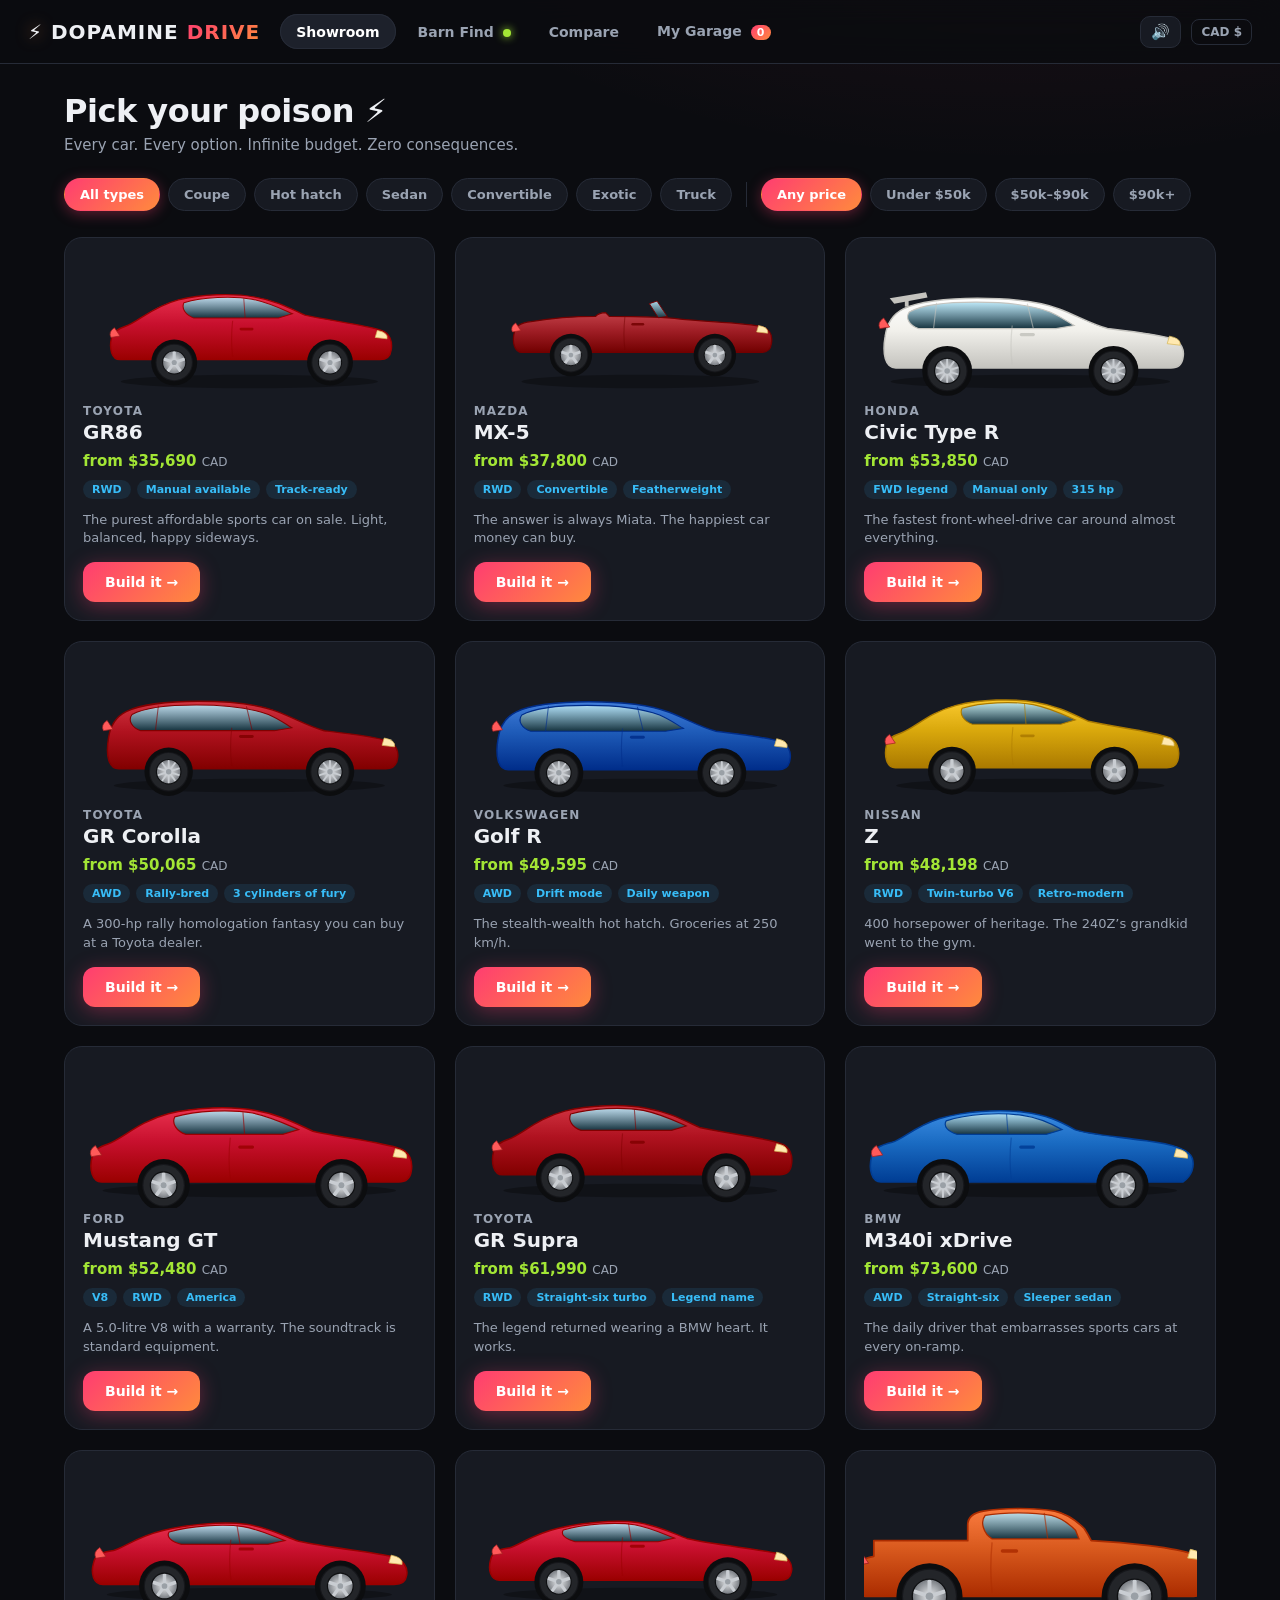
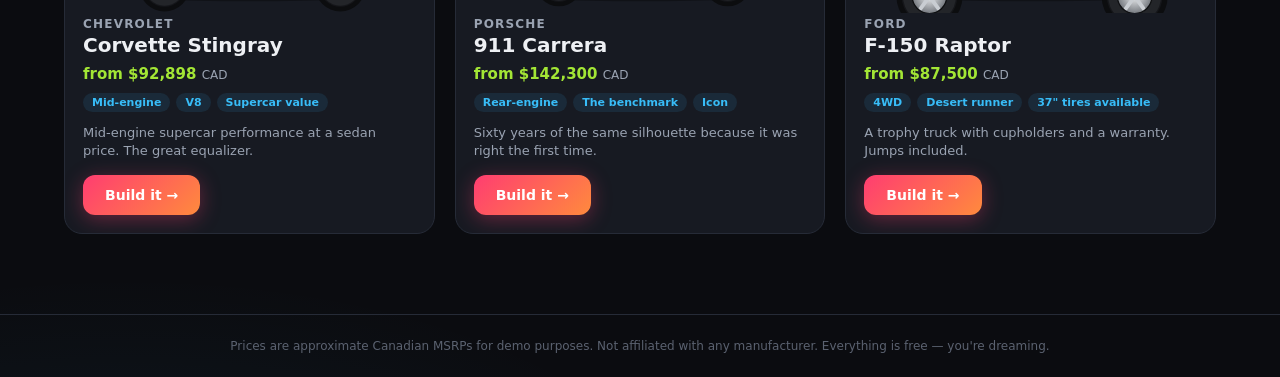
==== index.html @ 4841afbc "v1: Dopamine Drive — car configurator dopamine site Showroom (12 cars, CAD pricing, body/price filte" ====
<!DOCTYPE html>
<html lang="en">
<head>
<meta charset="UTF-8">
<meta name="viewport" content="width=device-width, initial-scale=1.0">
<title>Dopamine Drive — Build Your Dream Garage</title>
<link rel="stylesheet" href="styles.css">
</head>
<body>
<canvas id="confetti"></canvas>

<header class="topbar">
  <div class="logo" data-view="showroom" role="button">
    <span class="logo-bolt">⚡</span> DOPAMINE <span class="logo-accent">DRIVE</span>
  </div>
  <nav class="nav">
    <button class="nav-btn active" data-view="showroom">Showroom</button>
    <button class="nav-btn" data-view="barn">Barn Find <span class="barn-dot" id="barn-dot"></span></button>
    <button class="nav-btn" data-view="compare">Compare</button>
    <button class="nav-btn" data-view="garage">My Garage <span class="pill" id="garage-count">0</span></button>
  </nav>
  <div class="topbar-right">
    <button class="mute-btn" id="mute-btn" title="Toggle sound">🔊</button>
    <span class="currency-badge">CAD $</span>
  </div>
</header>

<main id="main"></main>

<footer class="footer">
  Prices are approximate Canadian MSRPs for demo purposes. Not affiliated with any manufacturer. Everything is free — you're dreaming.
</footer>

<div class="modal-backdrop" id="modal-backdrop">
  <div class="modal" id="modal"></div>
</div>

<script src="data.js"></script>
<script src="art.js"></script>
<script src="app.js"></script>
</body>
</html>
---- styles.css ----
/* ============================================================
   DOPAMINE DRIVE — styles
   Dark, glowy, juicy. Every interaction should feel like candy.
   ============================================================ */

:root {
  --bg: #0b0c10;
  --bg2: #12141a;
  --card: #171a22;
  --card2: #1d212b;
  --line: #262b37;
  --text: #eef0f4;
  --muted: #9aa3b2;
  --hot: #ff3d71;
  --hot2: #ff8a3d;
  --cool: #38bdf8;
  --lime: #a3e635;
  --gold: #fbbf24;
  --grad: linear-gradient(135deg, #ff3d71, #ff8a3d);
  --grad-cool: linear-gradient(135deg, #38bdf8, #a78bfa);
  --radius: 18px;
  --shadow: 0 10px 40px rgba(0, 0, 0, 0.45);
  --spring: cubic-bezier(0.34, 1.56, 0.64, 1);
}

* { margin: 0; padding: 0; box-sizing: border-box; }

html { scroll-behavior: smooth; }

body {
  background:
    radial-gradient(1200px 600px at 80% -10%, rgba(255, 61, 113, 0.10), transparent 60%),
    radial-gradient(1000px 500px at 10% 110%, rgba(56, 189, 248, 0.08), transparent 60%),
    var(--bg);
  color: var(--text);
  font-family: 'Segoe UI', system-ui, -apple-system, sans-serif;
  min-height: 100vh;
}

#confetti {
  position: fixed; inset: 0; pointer-events: none; z-index: 999;
}

/* ---------- top bar ---------- */
.topbar {
  position: sticky; top: 0; z-index: 100;
  display: flex; align-items: center; gap: 20px;
  padding: 14px 28px;
  background: rgba(11, 12, 16, 0.85);
  backdrop-filter: blur(14px);
  border-bottom: 1px solid var(--line);
}
.logo {
  font-size: 20px; font-weight: 900; letter-spacing: 1px; cursor: pointer;
  user-select: none; white-space: nowrap;
}
.logo-accent {
  background: var(--grad);
  -webkit-background-clip: text; background-clip: text; color: transparent;
}
.logo-bolt { filter: drop-shadow(0 0 8px rgba(255, 138, 61, 0.8)); }

.nav { display: flex; gap: 6px; flex: 1; }
.nav-btn {
  background: none; border: none; color: var(--muted);
  font-size: 14px; font-weight: 600; padding: 9px 16px; border-radius: 999px;
  cursor: pointer; transition: all 0.2s var(--spring); position: relative;
  font-family: inherit;
}
.nav-btn:hover { color: var(--text); transform: translateY(-1px); }
.nav-btn.active { color: #fff; background: var(--card2); box-shadow: inset 0 0 0 1px var(--line); }

.pill {
  display: inline-block; min-width: 20px; text-align: center;
  background: var(--grad); color: #fff; border-radius: 999px;
  font-size: 11px; padding: 1px 6px; margin-left: 4px;
  transition: transform 0.3s var(--spring);
}
.pill.pop { transform: scale(1.6); }

.barn-dot {
  display: inline-block; width: 8px; height: 8px; border-radius: 50%;
  background: var(--lime); margin-left: 4px; vertical-align: middle;
  box-shadow: 0 0 8px var(--lime);
  animation: pulse 1.8s infinite;
}
.barn-dot.claimed { background: #3c4046; box-shadow: none; animation: none; }
@keyframes pulse { 0%, 100% { opacity: 1; } 50% { opacity: 0.35; } }

.topbar-right { display: flex; align-items: center; gap: 10px; }
.mute-btn {
  background: var(--card); border: 1px solid var(--line); border-radius: 10px;
  font-size: 15px; padding: 6px 10px; cursor: pointer; transition: transform 0.15s;
}
.mute-btn:hover { transform: scale(1.1); }
.currency-badge {
  font-size: 12px; font-weight: 700; color: var(--muted);
  border: 1px solid var(--line); border-radius: 8px; padding: 5px 9px;
}

main { max-width: 1200px; margin: 0 auto; padding: 28px 24px 80px; }

.footer {
  text-align: center; color: #5b6270; font-size: 12px; padding: 24px;
  border-top: 1px solid var(--line);
}

/* ---------- generic ---------- */
.view { animation: viewIn 0.35s var(--spring); }
@keyframes viewIn { from { opacity: 0; transform: translateY(14px); } to { opacity: 1; transform: none; } }

.h1 { font-size: 32px; font-weight: 900; letter-spacing: -0.5px; margin-bottom: 6px; }
.sub { color: var(--muted); font-size: 15px; margin-bottom: 24px; }

.btn {
  font-family: inherit; font-size: 14px; font-weight: 700;
  border: none; border-radius: 12px; padding: 12px 22px; cursor: pointer;
  transition: transform 0.18s var(--spring), box-shadow 0.18s;
}
.btn:active { transform: scale(0.94); }
.btn-hot {
  background: var(--grad); color: #fff;
  box-shadow: 0 4px 20px rgba(255, 61, 113, 0.35);
}
.btn-hot:hover { transform: translateY(-2px) scale(1.03); box-shadow: 0 8px 28px rgba(255, 61, 113, 0.5); }
.btn-ghost {
  background: var(--card2); color: var(--text); box-shadow: inset 0 0 0 1px var(--line);
}
.btn-ghost:hover { transform: translateY(-1px); background: #232837; }

/* ---------- showroom ---------- */
.filters { display: flex; flex-wrap: wrap; gap: 8px; margin-bottom: 26px; }
.chip {
  font-family: inherit; font-size: 13px; font-weight: 600;
  background: var(--card); color: var(--muted);
  border: 1px solid var(--line); border-radius: 999px; padding: 8px 15px;
  cursor: pointer; transition: all 0.18s var(--spring);
}
.chip:hover { color: var(--text); transform: translateY(-1px); }
.chip.on {
  background: var(--grad); color: #fff; border-color: transparent;
  box-shadow: 0 3px 14px rgba(255, 61, 113, 0.35);
}
.chip-sep { width: 1px; background: var(--line); margin: 4px 6px; }

.car-grid {
  display: grid; grid-template-columns: repeat(auto-fill, minmax(330px, 1fr)); gap: 20px;
}
.car-card {
  background: var(--card); border: 1px solid var(--line); border-radius: var(--radius);
  padding: 18px; cursor: pointer; position: relative; overflow: hidden;
  transition: transform 0.25s var(--spring), box-shadow 0.25s, border-color 0.25s;
  animation: cardIn 0.4s var(--spring) backwards;
}
.car-grid .car-card:nth-child(2) { animation-delay: 0.04s; }
.car-grid .car-card:nth-child(3) { animation-delay: 0.08s; }
.car-grid .car-card:nth-child(4) { animation-delay: 0.12s; }
.car-grid .car-card:nth-child(5) { animation-delay: 0.16s; }
.car-grid .car-card:nth-child(6) { animation-delay: 0.20s; }
@keyframes cardIn { from { opacity: 0; transform: translateY(22px) scale(0.96); } to { opacity: 1; transform: none; } }
.car-card:hover {
  transform: translateY(-6px) scale(1.015);
  box-shadow: var(--shadow); border-color: #3a4152;
}
.car-card:hover .car-art { transform: translateX(6px); }
.car-art { width: 100%; height: auto; transition: transform 0.4s var(--spring); }

.car-card .brand { color: var(--muted); font-size: 12px; font-weight: 700; text-transform: uppercase; letter-spacing: 1.2px; }
.car-card .model { font-size: 20px; font-weight: 800; margin: 2px 0 8px; }
.car-card .price { font-size: 15px; font-weight: 700; color: var(--lime); margin-bottom: 10px; }
.car-card .price span { color: var(--muted); font-weight: 500; font-size: 12px; }

.tag-row { display: flex; flex-wrap: wrap; gap: 6px; margin-bottom: 12px; }
.tag {
  font-size: 11px; font-weight: 600; color: var(--cool);
  background: rgba(56, 189, 248, 0.1); border-radius: 999px; padding: 3px 9px;
}
.car-card .blurb { color: var(--muted); font-size: 13px; line-height: 1.45; margin-bottom: 14px; }

/* ---------- builder ---------- */
.builder { display: grid; grid-template-columns: 1.2fr 1fr; gap: 30px; align-items: start; }
@media (max-width: 900px) { .builder { grid-template-columns: 1fr; } }

.stage {
  position: sticky; top: 86px;
  background:
    radial-gradient(500px 200px at 50% 80%, rgba(56, 189, 248, 0.07), transparent),
    var(--card);
  border: 1px solid var(--line); border-radius: var(--radius);
  padding: 30px 24px 18px; text-align: center;
}
.stage .car-art { max-width: 520px; filter: drop-shadow(0 18px 24px rgba(0,0,0,0.4)); }
.stage-swap { animation: swap 0.45s var(--spring); }
@keyframes swap { 0% { transform: scale(0.92); opacity: 0.4; } 100% { transform: scale(1); opacity: 1; } }

.stage .car-title { font-size: 22px; font-weight: 900; margin-top: 6px; }
.stage .car-sub { color: var(--muted); font-size: 13px; margin-bottom: 12px; }

.ticker {
  font-size: 34px; font-weight: 900; letter-spacing: -1px;
  background: var(--grad); -webkit-background-clip: text; background-clip: text; color: transparent;
  font-variant-numeric: tabular-nums;
}
.ticker-label { font-size: 11px; color: var(--muted); text-transform: uppercase; letter-spacing: 1.5px; }

.spec-strip { display: flex; justify-content: center; gap: 26px; margin: 14px 0 6px; }
.spec-strip .spec { text-align: center; }
.spec-strip .spec b { display: block; font-size: 17px; }
.spec-strip .spec span { font-size: 11px; color: var(--muted); text-transform: uppercase; letter-spacing: 1px; }

.opt-section { margin-bottom: 22px; }
.opt-title {
  font-size: 13px; font-weight: 800; text-transform: uppercase; letter-spacing: 1.5px;
  color: var(--muted); margin-bottom: 10px;
}
.opt-title .step-num {
  display: inline-flex; width: 20px; height: 20px; border-radius: 50%;
  background: var(--grad); color: #fff; font-size: 11px;
  align-items: center; justify-content: center; margin-right: 8px;
}

.trim-card {
  display: flex; justify-content: space-between; align-items: center;
  background: var(--card); border: 1.5px solid var(--line); border-radius: 14px;
  padding: 14px 16px; margin-bottom: 8px; cursor: pointer;
  transition: all 0.2s var(--spring);
}
.trim-card:hover { transform: translateX(4px); border-color: #3a4152; }
.trim-card.on {
  border-color: var(--hot);
  background: linear-gradient(135deg, rgba(255, 61, 113, 0.10), rgba(255, 138, 61, 0.06));
  box-shadow: 0 0 18px rgba(255, 61, 113, 0.15);
}
.trim-card .t-name { font-weight: 800; font-size: 15px; }
.trim-card .t-specs { color: var(--muted); font-size: 12px; margin-top: 2px; }
.trim-card .t-price { font-weight: 800; color: var(--lime); font-size: 14px; white-space: nowrap; }

.swatch-row { display: flex; flex-wrap: wrap; gap: 12px; }
.swatch {
  width: 46px; height: 46px; border-radius: 50%; cursor: pointer; position: relative;
  border: 3px solid transparent; transition: transform 0.2s var(--spring), border-color 0.2s;
  box-shadow: inset 0 -6px 12px rgba(0,0,0,0.35), 0 3px 8px rgba(0,0,0,0.4);
}
.swatch:hover { transform: scale(1.18) rotate(-6deg); }
.swatch.on { border-color: #fff; transform: scale(1.12); box-shadow: 0 0 0 3px rgba(255,255,255,0.15), 0 4px 14px rgba(0,0,0,0.5); }
.swatch .sw-price {
  position: absolute; bottom: -20px; left: 50%; transform: translateX(-50%);
  font-size: 10px; color: var(--muted); white-space: nowrap;
}
.swatch-row { margin-bottom: 24px; }
.color-name { font-size: 13px; font-weight: 700; margin: 8px 0 12px; color: var(--text); }
.color-name span { color: var(--muted); font-weight: 500; }

.wheel-row { display: flex; gap: 10px; flex-wrap: wrap; }
.wheel-opt {
  background: var(--card); border: 1.5px solid var(--line); border-radius: 14px;
  padding: 10px 16px; cursor: pointer; text-align: center;
  transition: all 0.2s var(--spring); font-size: 13px; font-weight: 600;
}
.wheel-opt:hover { transform: translateY(-2px); }
.wheel-opt.on { border-color: var(--cool); background: rgba(56, 189, 248, 0.08); }
.wheel-opt .w-price { display: block; font-size: 11px; color: var(--muted); margin-top: 2px; }

.pkg {
  display: flex; justify-content: space-between; align-items: center; gap: 12px;
  background: var(--card); border: 1.5px solid var(--line); border-radius: 14px;
  padding: 13px 16px; margin-bottom: 8px; cursor: pointer;
  transition: all 0.2s var(--spring);
}
.pkg:hover { transform: translateX(4px); }
.pkg.on { border-color: var(--gold); background: rgba(251, 191, 36, 0.07); }
.pkg .p-name { font-weight: 700; font-size: 14px; }
.pkg .p-desc { color: var(--muted); font-size: 12px; margin-top: 2px; }
.pkg .p-price { font-weight: 800; font-size: 13px; color: var(--gold); white-space: nowrap; }
.pkg .check {
  width: 22px; height: 22px; border-radius: 7px; border: 2px solid var(--line);
  display: inline-flex; align-items: center; justify-content: center;
  font-size: 13px; color: #0b0c10; transition: all 0.2s var(--spring); flex-shrink: 0;
}
.pkg.on .check { background: var(--gold); border-color: var(--gold); transform: rotate(360deg); }

.finish-bar { display: flex; gap: 10px; margin-top: 26px; }
.finish-bar .btn { flex: 1; font-size: 16px; padding: 16px; }

/* ---------- garage ---------- */
.garage-head { display: flex; align-items: baseline; gap: 18px; flex-wrap: wrap; margin-bottom: 22px; }
.garage-value { font-size: 15px; color: var(--muted); }
.garage-value b { color: var(--lime); font-size: 19px; }

.build-card {
  background: var(--card); border: 1px solid var(--line); border-radius: var(--radius);
  padding: 16px; position: relative; overflow: hidden;
  transition: transform 0.25s var(--spring), box-shadow 0.25s;
  animation: cardIn 0.4s var(--spring) backwards;
}
.build-card:hover { transform: translateY(-5px); box-shadow: var(--shadow); }
.build-card .b-title { font-weight: 800; font-size: 16px; }
.build-card .b-sub { color: var(--muted); font-size: 12px; margin: 2px 0 8px; }
.build-card .b-price { color: var(--lime); font-weight: 800; font-size: 15px; margin-bottom: 10px; }
.build-card .b-actions { display: flex; gap: 8px; }
.build-card .b-actions .btn { padding: 8px 14px; font-size: 12px; }
.badge-barn {
  position: absolute; top: 14px; right: -34px; transform: rotate(38deg);
  background: var(--gold); color: #201a05; font-size: 10px; font-weight: 900;
  letter-spacing: 1px; padding: 4px 40px; text-transform: uppercase;
}
.empty {
  text-align: center; padding: 70px 20px; color: var(--muted);
  border: 2px dashed var(--line); border-radius: var(--radius);
}
.empty .big { font-size: 44px; margin-bottom: 12px; }

/* ---------- compare ---------- */
.compare-grid { display: grid; grid-template-columns: 1fr 1fr; gap: 20px; margin-bottom: 26px; }
@media (max-width: 760px) { .compare-grid { grid-template-columns: 1fr; } }
.compare-slot {
  background: var(--card); border: 1px solid var(--line); border-radius: var(--radius);
  padding: 18px; text-align: center;
}
.compare-slot select {
  width: 100%; background: var(--card2); color: var(--text);
  border: 1px solid var(--line); border-radius: 10px; padding: 10px 12px;
  font-family: inherit; font-size: 13px; margin-bottom: 14px; cursor: pointer;
}
.compare-table { width: 100%; border-collapse: collapse; }
.compare-table th, .compare-table td {
  padding: 13px 16px; text-align: center; border-bottom: 1px solid var(--line); font-size: 14px;
}
.compare-table td:first-child {
  text-align: left; color: var(--muted); font-size: 12px;
  text-transform: uppercase; letter-spacing: 1px; font-weight: 700;
}
.compare-table .win { color: var(--lime); font-weight: 800; position: relative; }
.compare-table .win::after { content: ' ✦'; }

/* ---------- barn find ---------- */
.barn-wrap { text-align: center; max-width: 760px; margin: 0 auto; }
.barn-stage {
  background:
    radial-gradient(400px 180px at 50% 90%, rgba(251, 191, 36, 0.10), transparent),
    var(--card);
  border: 1px solid var(--line); border-radius: var(--radius);
  padding: 40px 30px 30px; margin-top: 20px; position: relative; overflow: hidden;
}
.tarp {
  position: absolute; inset: 0; z-index: 5;
  background:
    repeating-linear-gradient(45deg, #2b2417, #2b2417 22px, #322a1b 22px, #322a1b 44px);
  display: flex; flex-direction: column; align-items: center; justify-content: center;
  cursor: pointer; gap: 10px;
  transition: transform 0.8s cubic-bezier(0.6, -0.1, 0.3, 1), opacity 0.7s;
}
.tarp:hover { filter: brightness(1.1); }
.tarp.off { transform: translateY(-110%) rotate(-5deg); opacity: 0; pointer-events: none; }
.tarp .tarp-emoji { font-size: 52px; animation: bob 2.2s ease-in-out infinite; }
@keyframes bob { 0%, 100% { transform: translateY(0); } 50% { transform: translateY(-8px); } }
.tarp .tarp-hint { font-weight: 800; letter-spacing: 2px; text-transform: uppercase; font-size: 13px; color: #cbb573; }

.barn-name { font-size: 24px; font-weight: 900; margin-top: 10px; }
.barn-value { color: var(--gold); font-weight: 900; font-size: 19px; margin: 6px 0 10px; }
.barn-story { color: var(--muted); font-size: 14px; line-height: 1.6; max-width: 520px; margin: 0 auto 20px; }
.barn-timer { font-size: 12px; color: var(--muted); margin-top: 16px; letter-spacing: 1px; }
.barn-timer b { color: var(--cool); font-variant-numeric: tabular-nums; }
.claimed-note { color: var(--lime); font-weight: 800; margin-top: 14px; }

/* ---------- modal ---------- */
.modal-backdrop {
  position: fixed; inset: 0; background: rgba(5, 6, 9, 0.75); backdrop-filter: blur(6px);
  display: none; align-items: center; justify-content: center; z-index: 500;
}
.modal-backdrop.show { display: flex; }
.modal {
  background: var(--card); border: 1px solid var(--line); border-radius: 22px;
  padding: 30px; max-width: 560px; width: calc(100% - 40px);
  max-height: 85vh; overflow-y: auto;
  animation: modalIn 0.4s var(--spring); text-align: center;
}
@keyframes modalIn { from { transform: scale(0.85) translateY(30px); opacity: 0; } to { transform: none; opacity: 1; } }
.modal .m-title { font-size: 24px; font-weight: 900; margin-bottom: 4px; }
.modal .m-sub { color: var(--muted); font-size: 14px; margin-bottom: 14px; }
.modal .m-lines { text-align: left; margin: 14px 0; }
.modal .m-line {
  display: flex; justify-content: space-between; padding: 8px 4px;
  border-bottom: 1px solid var(--line); font-size: 13px;
}
.modal .m-line span:first-child { color: var(--muted); }
.modal .m-total { display: flex; justify-content: space-between; padding: 14px 4px 4px; font-weight: 900; font-size: 18px; }
.modal .m-total span:last-child { color: var(--lime); }
.modal .m-actions { display: flex; gap: 10px; margin-top: 18px; }
.modal .m-actions .btn { flex: 1; }
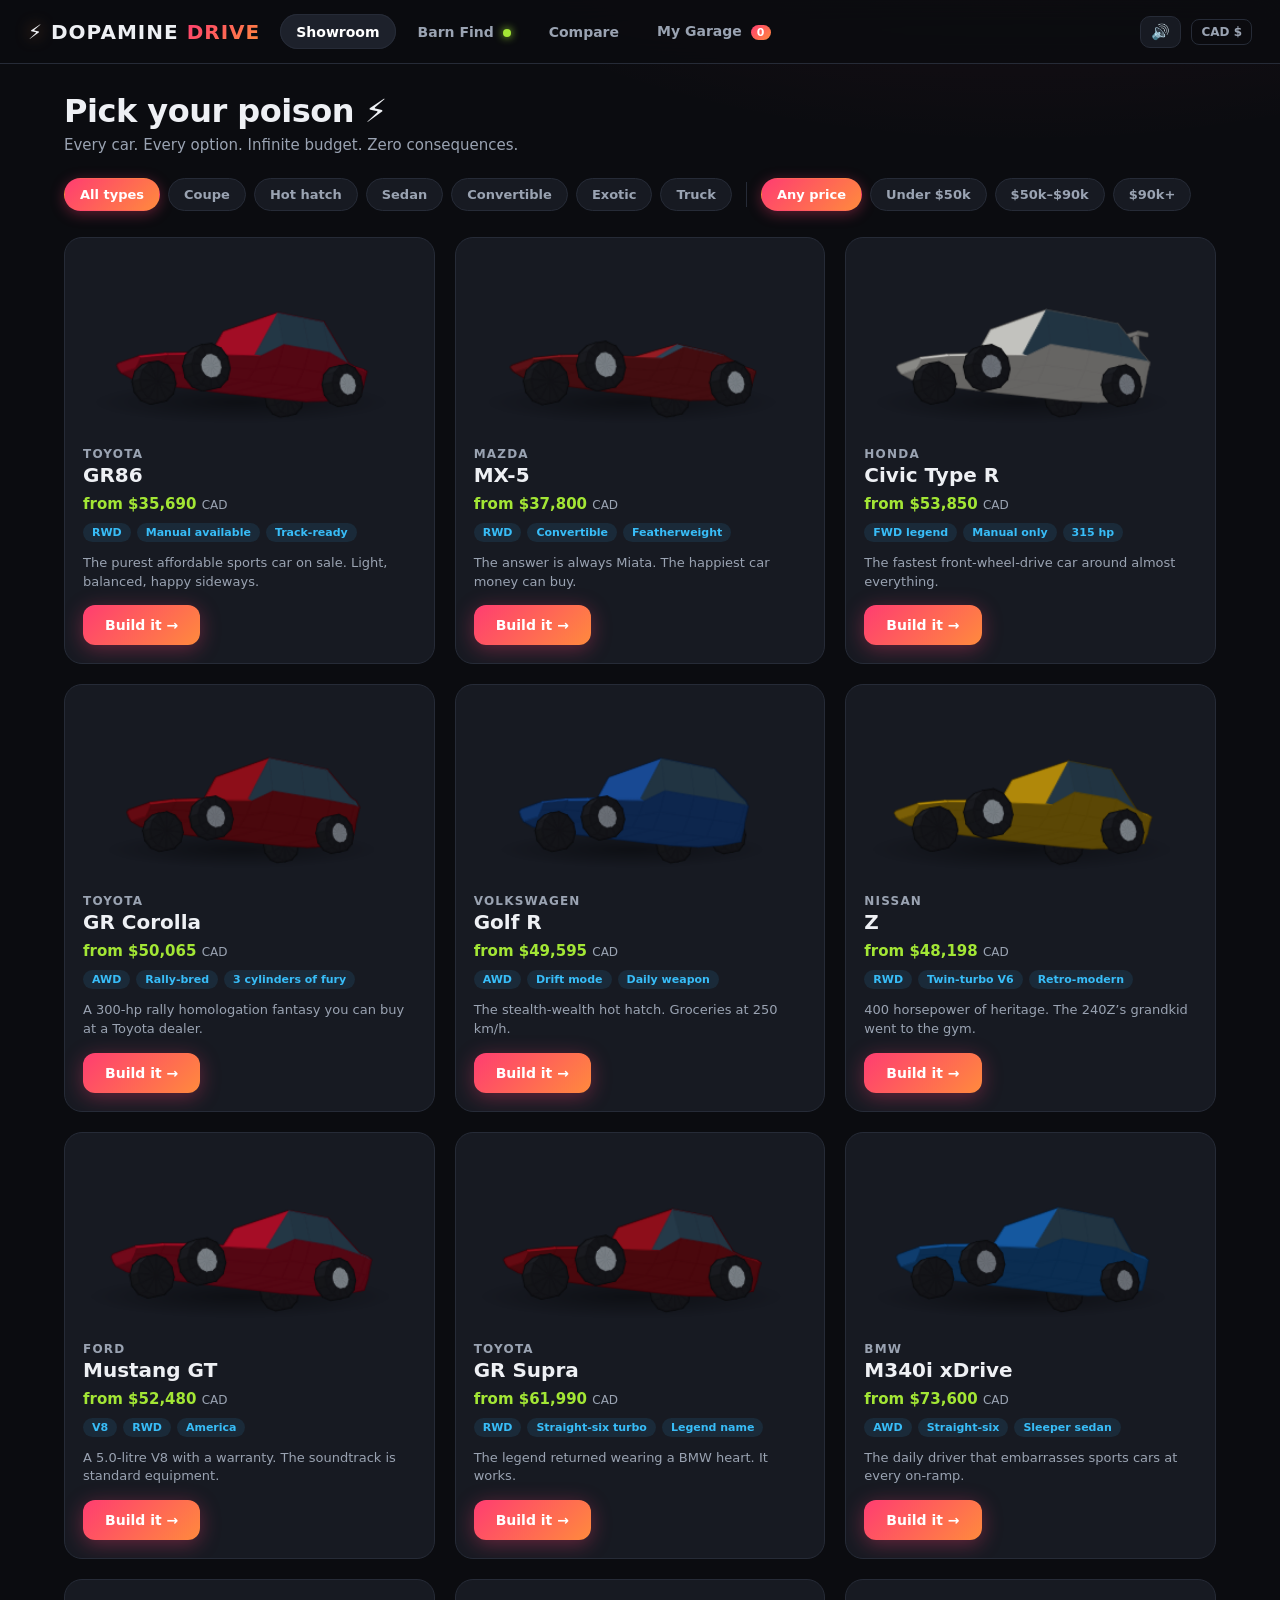
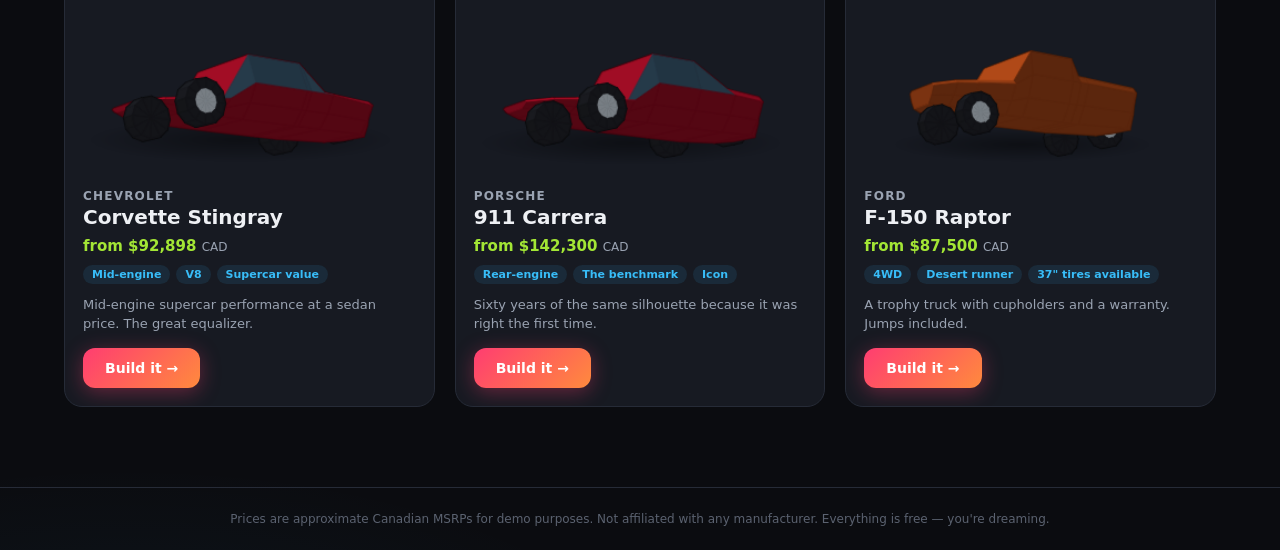
==== commit f5a70f4d: "Merge v2a: dimension-driven low-poly cars" ====
--- a/index.html
+++ b/index.html
@@ -36,7 +36,9 @@
 </div>
 
 <script src="data.js"></script>
-<script src="art.js"></script>
+<script src="mesh.js"></script>
+<script src="render3d.js"></script>
+<script src="projection.js"></script>
 <script src="app.js"></script>
 </body>
 </html>
--- a/styles.css
+++ b/styles.css
@@ -163,7 +163,6 @@
   box-shadow: var(--shadow); border-color: #3a4152;
 }
 .car-card:hover .car-art { transform: translateX(6px); }
-.car-art { width: 100%; height: auto; transition: transform 0.4s var(--spring); }
 
 .car-card .brand { color: var(--muted); font-size: 12px; font-weight: 700; text-transform: uppercase; letter-spacing: 1.2px; }
 .car-card .model { font-size: 20px; font-weight: 800; margin: 2px 0 8px; }
@@ -189,9 +188,30 @@
   border: 1px solid var(--line); border-radius: var(--radius);
   padding: 30px 24px 18px; text-align: center;
 }
-.stage .car-art { max-width: 520px; filter: drop-shadow(0 18px 24px rgba(0,0,0,0.4)); }
-.stage-swap { animation: swap 0.45s var(--spring); }
-@keyframes swap { 0% { transform: scale(0.92); opacity: 0.4; } 100% { transform: scale(1); opacity: 1; } }
+.stage-canvas { position: relative; width: 100%; height: 300px; }
+.stage-canvas canvas {
+  width: 100%; height: 100%; display: block;
+  cursor: grab; touch-action: none;   /* never hijack vertical page scroll */
+}
+.stage-canvas canvas.dragging { cursor: grabbing; }
+.rotate-hint {
+  position: absolute; bottom: 4px; left: 50%; transform: translateX(-50%);
+  font-size: 11px; letter-spacing: 1.5px; text-transform: uppercase;
+  color: var(--muted); opacity: 0.65; pointer-events: none;
+  transition: opacity 0.3s;
+}
+.stage-canvas canvas.dragging + .rotate-hint { opacity: 0; }
+@media (max-width: 900px) { .stage-canvas { height: 240px; } }
+
+/* Cached projections. Placeholders fade out as the real render lands. */
+.car-art {
+  width: 100%; height: auto; display: block;
+  transition: opacity 0.25s, transform 0.4s var(--spring);
+}
+.car-art-ph { opacity: 0.45; }
+@media (prefers-reduced-motion: reduce) {
+  .car-art { transition: none; }
+}
 
 .stage .car-title { font-size: 22px; font-weight: 900; margin-top: 6px; }
 .stage .car-sub { color: var(--muted); font-size: 13px; margin-bottom: 12px; }
